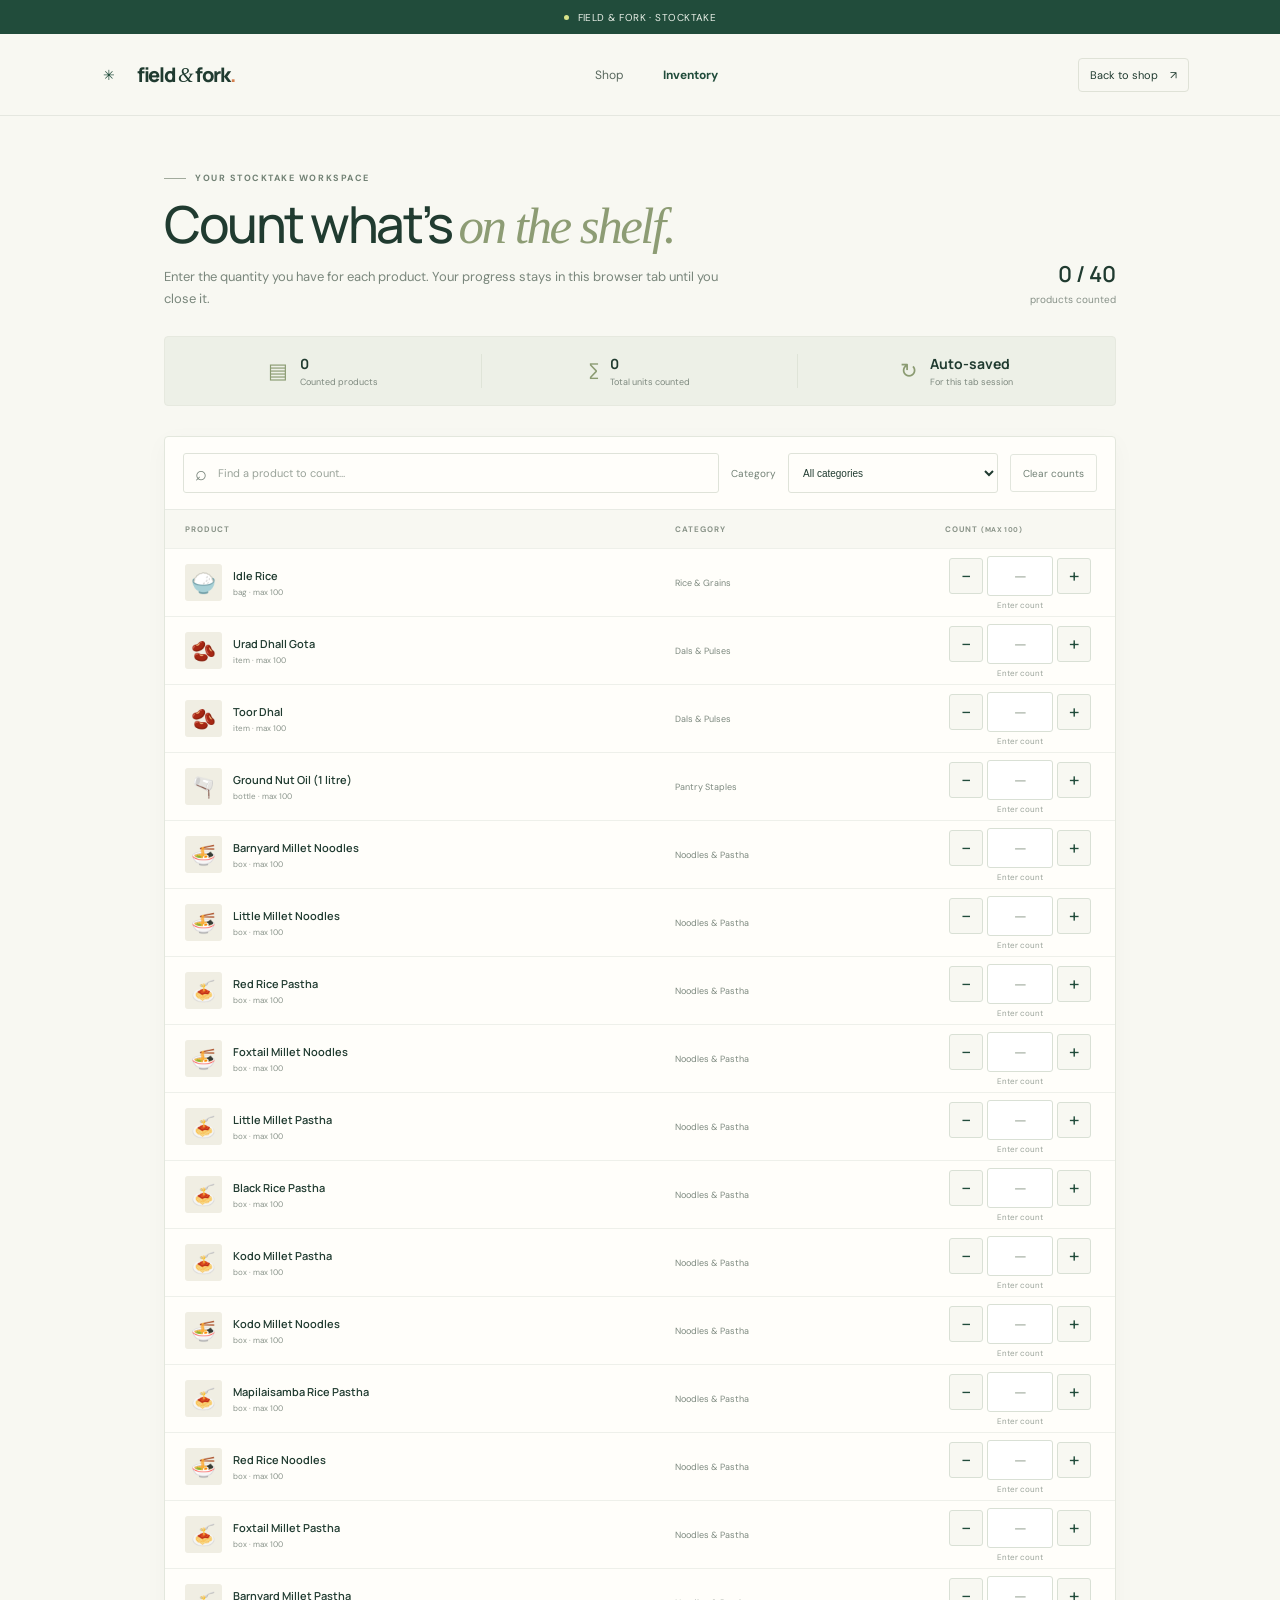
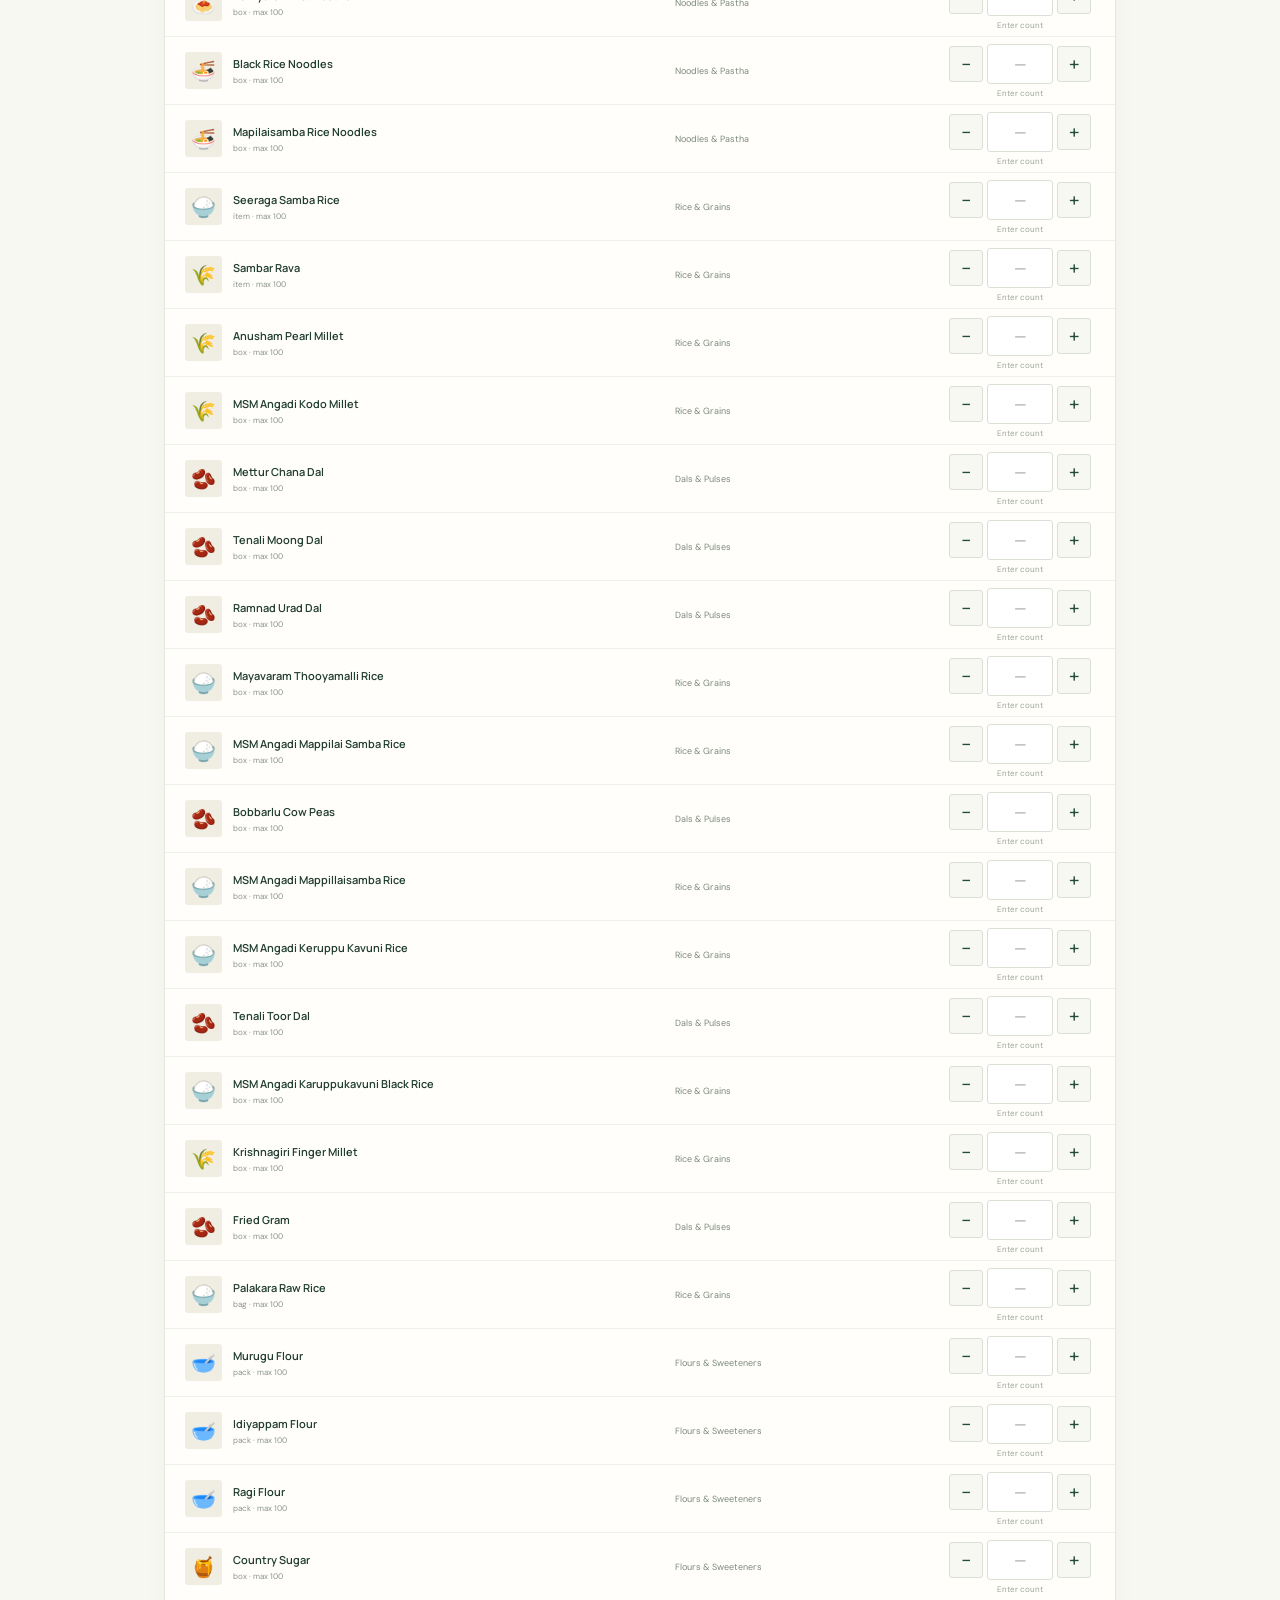
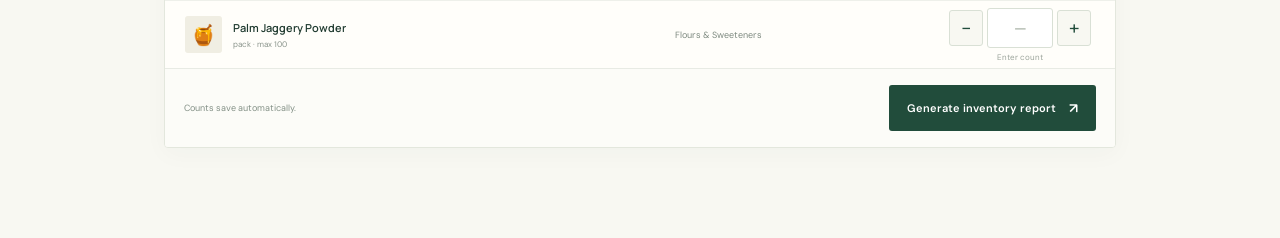
==== inventory.html @ 0aa5a78c "feat: enhance grocery storefront with inventory management and mobile optimizations - Added an inven" ====
<!doctype html>
<html lang="en">
  <head>
    <meta charset="UTF-8" />
    <meta name="viewport" content="width=device-width, initial-scale=1.0" />
    <meta name="theme-color" content="#f8f8f2" />
    <meta name="description" content="Count and prepare a shareable inventory report for Field & Fork grocery." />
    <title>Inventory count — Field &amp; Fork</title>
    <link rel="preconnect" href="https://fonts.googleapis.com" />
    <link rel="preconnect" href="https://fonts.gstatic.com" crossorigin />
    <link href="https://fonts.googleapis.com/css2?family=DM+Sans:wght@400;500;600;700&family=Manrope:wght@400;500;600;700;800&display=swap" rel="stylesheet" />
    <link rel="stylesheet" href="styles.css" />
    <link rel="stylesheet" href="mobile.css" />
    <link rel="stylesheet" href="inventory.css" />
    <link rel="stylesheet" href="count-stepper.css" />
    <script src="app.js" defer></script>
    <script src="inventory-page.js" defer></script>
  </head>
  <body class="inventory-page">
    <div class="announcement"><span class="announcement-dot"></span> FIELD &amp; FORK · STOCKTAKE</div>
    <header class="site-header">
      <a class="brand" href="index.html" aria-label="Field and Fork storefront"><span class="brand-mark" aria-hidden="true">✳</span><span class="brand-name">field <em>&amp;</em> fork<span class="brand-period">.</span></span></a>
      <nav class="main-nav" aria-label="Main navigation"><a href="index.html">Shop</a><a href="inventory.html" aria-current="page">Inventory</a></nav>
      <a class="cart-trigger inventory-shop-link" href="index.html">Back to shop <span aria-hidden="true">↗</span></a>
    </header>

    <main class="inventory-main">
      <section class="inventory-intro">
        <div class="eyebrow"><span class="eyebrow-line"></span> YOUR STOCKTAKE WORKSPACE</div>
        <div class="inventory-heading-row"><div><h1>Count what’s <em>on the shelf.</em></h1><p>Enter the quantity you have for each product. Your progress stays in this browser tab until you close it.</p></div><div class="count-progress" aria-live="polite"><strong id="count-progress-number">0 / 40</strong><span>products counted</span></div></div>
        <div class="inventory-summary"><div><span class="summary-icon">▤</span><span><strong id="counted-products">0</strong><small>Counted products</small></span></div><div><span class="summary-icon">∑</span><span><strong id="total-units">0</strong><small>Total units counted</small></span></div><div><span class="summary-icon">↻</span><span><strong>Auto-saved</strong><small>For this tab session</small></span></div></div>
      </section>

      <section class="inventory-tool" aria-label="Inventory count form">
        <div class="inventory-toolbar"><label class="inventory-search"><span aria-hidden="true">⌕</span><input id="inventory-search" type="search" placeholder="Find a product to count…" aria-label="Search inventory products" /></label><label class="inventory-category-label" for="inventory-category">Category</label><select id="inventory-category" aria-label="Filter by category"></select><button class="clear-counts" id="clear-counts" type="button">Clear counts</button></div>
        <div class="inventory-list-head"><span>PRODUCT</span><span>CATEGORY</span><span>COUNT <small>(MAX 100)</small></span></div>
        <div class="inventory-list" id="inventory-list"></div>
        <p class="inventory-empty" id="inventory-empty" hidden>No matching products. Try a different search or category.</p>
        <div class="inventory-footer"><span id="autosave-status" aria-live="polite">Counts save automatically.</span><button class="button button-dark generate-report" id="generate-report" type="button">Generate inventory report <span>↗</span></button></div>
      </section>

      <section class="inventory-report" id="report-section" hidden aria-labelledby="report-title">
        <div class="report-heading"><div><div class="eyebrow"><span class="eyebrow-line"></span> READY TO SHARE</div><h2 id="report-title">Inventory report</h2><p id="report-meta"></p></div><span class="report-saved-badge">Saved in this session</span></div>
        <pre class="report-preview" id="report-preview"></pre>
        <div class="report-actions"><button class="button button-dark" id="copy-report" type="button">Copy report <span>▣</span></button><a class="button button-whatsapp" id="share-report" href="#" target="_blank" rel="noopener noreferrer"><span class="whatsapp-icon">◉</span> Send on WhatsApp <span>↗</span></a></div>
        <p class="report-status" id="report-status" aria-live="polite"></p>
      </section>
    </main>

    <nav class="mobile-quick-nav inventory-mobile-nav" aria-label="Quick navigation"><a href="index.html"><span aria-hidden="true">⌂</span>Shop</a><a href="#inventory-list"><span aria-hidden="true">▤</span>Count</a><button id="mobile-generate-report" type="button"><span aria-hidden="true">↗</span>Report</button></nav>
    <div class="toast" id="toast" role="status" aria-live="polite"></div>
  </body>
</html>
---- styles.css ----
@import url('https://fonts.googleapis.com/css2?family=DM+Sans:wght@400;500;600;700&family=Manrope:wght@400;500;600;700;800&display=swap');

:root{--ink:#203b30;--muted:#758278;--paper:#f8f8f2;--white:#fffefa;--green:#214c3b;--green-soft:#e7eee6;--lime:#d8e38a;--line:#e4e6dc;--orange:#ec9b54;--serif:Georgia,'Times New Roman',serif;--sans:'DM Sans',sans-serif;--display:'Manrope',sans-serif}*{box-sizing:border-box}html{scroll-behavior:smooth;scroll-padding-top:90px}body{margin:0;background:var(--paper);color:var(--ink);font-family:var(--sans);font-size:14px;-webkit-font-smoothing:antialiased}body.locked{overflow:hidden}button,input{font:inherit}button,a{-webkit-tap-highlight-color:transparent}a{color:inherit;text-decoration:none}.announcement{height:34px;background:var(--green);color:#eaf0e8;display:flex;align-items:center;justify-content:center;gap:9px;font-size:10px;letter-spacing:.045em}.announcement-dot{height:5px;width:5px;background:var(--lime);border-radius:50%}.announcement-separator{opacity:.55;margin:0 6px}.site-header{height:82px;padding:0 7.1%;display:flex;align-items:center;justify-content:space-between;border-bottom:1px solid rgba(32,59,48,.09);background:var(--paper);position:sticky;top:0;z-index:10}.brand{display:inline-flex;align-items:center;gap:9px}.brand-mark{width:37px;height:40px;color:var(--green);display:grid;place-items:center}.brand-mark svg{width:37px;height:37px}.brand-name{font-family:var(--display);font-size:20px;letter-spacing:-1.3px;font-weight:800}.brand-name em{font-family:var(--serif);font-weight:400}.brand-period{color:#d4804f}.main-nav{display:flex;gap:39px;margin-left:70px}.main-nav a{font-size:12px;color:#59685e;transition:color .2s}.main-nav a:hover,.text-link:hover{color:#a76640}.cart-trigger{border:1px solid #dfe2d7;background:transparent;border-radius:4px;display:flex;align-items:center;gap:9px;padding:9px 11px;color:var(--ink);cursor:pointer;font-size:11px;transition:background .2s}.cart-trigger:hover{background:#edf0e7}.bag-icon{width:17px;height:17px;display:block}.bag-icon svg{width:100%;height:100%}.cart-count{width:18px;height:18px;display:grid;place-items:center;border-radius:50%;background:var(--green);color:white;font-size:10px}.hero{max-width:1220px;margin:0 auto;padding:69px 6.8% 44px;min-height:522px;display:grid;grid-template-columns:1fr .97fr;align-items:center;position:relative}.hero-copy{padding:1px 0 32px}.eyebrow{display:flex;align-items:center;gap:9px;color:#718174;font-size:9px;font-weight:700;letter-spacing:.17em}.eyebrow-line{width:22px;height:1px;background:#a2ab9d;display:inline-block}.hero h1{font-family:var(--display);font-size:clamp(43px,5vw,63px);line-height:1.04;letter-spacing:-4px;margin:21px 0 17px;font-weight:600}.hero h1 span{font-family:var(--serif);font-weight:400;font-style:italic;color:#8e9c73;letter-spacing:-3.3px}.hero-copy>p{max-width:386px;color:#748077;line-height:1.75;font-size:13px;margin:0 0 25px}.button{display:inline-flex;align-items:center;justify-content:center;gap:25px;border:0;border-radius:3px;padding:14px 18px;font-size:11px;font-weight:600;cursor:pointer;transition:transform .18s,background .18s}.button:hover{transform:translateY(-2px)}.button-dark{background:var(--green);color:white}.button-dark:hover{background:#173d2e}.button span{font-size:14px}.hero-cta{min-width:190px}.hero-note{display:flex;align-items:center;gap:12px;margin-top:35px;font-size:10px;line-height:1.65;color:#7a867d}.hero-note strong{color:var(--ink);font-weight:600}.avatar-stack{display:flex;padding-left:4px}.avatar-stack i{display:grid;place-items:center;width:27px;height:27px;border:2px solid var(--paper);border-radius:50%;background:#ececdf;font-style:normal;font-size:12px;margin-left:-4px}.avatar-stack i:nth-child(2){background:#f2e7d8}.avatar-stack i:nth-child(3){background:#e8ebd9}.hero-visual{height:355px;position:relative;margin-left:9px}.hero-photo{height:100%;width:100%;background:url('https://images.unsplash.com/photo-1518843875459-f738682238a6?auto=format&fit=crop&w=1200&q=85') center 53%/cover;border-radius:3px;position:relative}.hero-photo:after{content:'';position:absolute;inset:0;background:linear-gradient(130deg,rgba(23,43,30,.02),rgba(22,39,28,.12));border-radius:3px}.photo-tag{position:absolute;left:-18px;top:26px;background:#fcfcf6;display:flex;align-items:center;gap:10px;padding:11px 15px;box-shadow:0 5px 20px #263b2410;font-size:8px;line-height:1.6;letter-spacing:.12em;color:#778171}.photo-tag strong{font-size:9px;color:var(--ink)}.tag-sparkle{font-size:19px;color:#b1bf83}.hero-sticker{position:absolute;right:-30px;bottom:26px;width:116px;height:116px;border-radius:50%;background:#e8efdf;display:flex;justify-content:center;align-items:center;text-align:center;transform:rotate(-8deg);box-shadow:0 4px 14px #253c2510}.hero-sticker span{font-family:var(--serif);font-size:14px;line-height:1.1;z-index:1}.hero-sticker em{color:#81916a}.hero-sticker svg{position:absolute;width:15px;height:15px;right:17px;top:19px;color:#a8b589}.hero-bottom{position:absolute;bottom:18px;left:6.8%;display:flex;align-items:center;gap:11px;font-size:8px;letter-spacing:.14em;color:#829086}.hero-bottom-line{width:40px;height:1px;background:#d6dbce}.trust-row{max-width:1060px;margin:15px auto 0;padding:24px 4%;border-top:1px solid var(--line);border-bottom:1px solid var(--line);display:grid;grid-template-columns:repeat(3,1fr)}.trust-row>div{display:flex;align-items:center;justify-content:center;gap:11px;min-height:40px;border-right:1px solid var(--line)}.trust-row>div:last-child{border:0}.trust-icon{font-size:22px;color:#8b9b72;line-height:1}.trust-row strong,.trust-row small{display:block}.trust-row strong{font-size:11px;font-weight:600;margin-bottom:4px}.trust-row small{font-size:9px;color:#88938a}.shop-section{max-width:1150px;margin:0 auto;padding:86px 6.5% 76px}.section-heading{display:flex;align-items:flex-end;justify-content:space-between}.section-heading h2,.farm-note h2{font-family:var(--display);font-size:36px;font-weight:500;letter-spacing:-1.8px;margin:14px 0 0;line-height:1.1}.section-heading h2 em,.farm-note h2 em,.checkout-card h2 em{font-family:var(--serif);font-weight:400;color:#8d9c74}.text-link{font-size:10px;font-weight:600;transition:color .2s}.text-link span{font-size:13px;margin-left:7px}.shop-toolbar{display:flex;align-items:center;justify-content:space-between;margin:33px 0 20px;padding-bottom:13px;border-bottom:1px solid var(--line)}.category-list{display:flex;gap:5px;flex-wrap:wrap}.category-button{background:transparent;border:0;border-radius:3px;padding:8px 12px;color:#748077;font-size:10px;cursor:pointer;transition:all .2s}.category-button:hover{background:#edf0e8;color:var(--ink)}.category-button.active{background:var(--green);color:#fff}.search-box{display:flex;align-items:center;gap:8px;border-bottom:1px solid #cdd3c8;padding:6px 1px;width:195px}.search-box svg{width:15px;height:15px;color:#7c8b7f;flex:none}.search-box input{width:100%;border:0;outline:0;background:transparent;color:var(--ink);font-size:10px}.search-box input::placeholder{color:#9aa39a}.product-grid{display:grid;grid-template-columns:repeat(4,minmax(0,1fr));gap:26px 15px}.product-card{min-width:0}.product-image-wrap{height:197px;position:relative;overflow:hidden;background:#eceee4;border-radius:2px;display:grid;place-items:center}.product-illustration{font-size:68px;line-height:1;filter:drop-shadow(0 10px 11px #203b3015);transition:transform .35s}.product-card:hover .product-illustration{transform:scale(1.09) rotate(-4deg)}.product-image-wrap.grain{background:radial-gradient(ellipse at 50% 88%,#c9b889 0 17%,transparent 18%),linear-gradient(145deg,#eeead9,#ded9bf)}.product-image-wrap.dal{background:radial-gradient(ellipse at 50% 88%,#c5bf90 0 18%,transparent 19%),linear-gradient(145deg,#f1eada,#e5dbc6)}.product-image-wrap.noodles{background:radial-gradient(ellipse at 50% 88%,#d7c49c 0 18%,transparent 19%),linear-gradient(145deg,#f1ead8,#ded6be)}.product-image-wrap.flour{background:radial-gradient(ellipse at 50% 88%,#d9c9a8 0 18%,transparent 19%),linear-gradient(145deg,#eee9dc,#e4dcc8)}.product-image-wrap.pantry{background:radial-gradient(ellipse at 50% 88%,#c6ad7c 0 18%,transparent 19%),linear-gradient(145deg,#eae5d5,#d9d4c1)}.product-badge{position:absolute;top:10px;left:10px;background:#f8f8f1ed;padding:6px 8px;border-radius:2px;color:#5d705e;font-size:8px;font-weight:600;letter-spacing:.02em}.add-button{position:absolute;right:9px;bottom:9px;width:33px;height:33px;border:0;border-radius:50%;background:var(--white);color:var(--green);font-size:19px;line-height:1;cursor:pointer;box-shadow:0 3px 12px #203b3015;transition:transform .2s,background .2s}.add-button:hover{transform:rotate(90deg);background:var(--lime)}.add-button:disabled{background:var(--green);color:white;cursor:default;transform:none}.product-details{padding:12px 1px 0}.product-topline{display:flex;align-items:start;justify-content:space-between;gap:7px}.product-name{font-family:var(--display);font-weight:600;font-size:12px;line-height:1.4}.product-price{font-size:10px;font-weight:600;white-space:nowrap;color:#718174}.product-meta{display:flex;justify-content:space-between;align-items:center;gap:5px;margin-top:6px;color:#8b948b;font-size:9px}.product-origin{display:flex;align-items:center;gap:4px}.product-origin:before{content:'✳';font-size:9px;color:#a7b27c}.no-results{text-align:center;padding:56px 10px;color:#7b877c;font-family:var(--serif);font-size:18px}.farm-note{max-width:1040px;margin:0 auto 80px;background:#edf0e7;min-height:320px;display:grid;grid-template-columns:1fr .9fr;position:relative;overflow:hidden}.farm-note>div:first-of-type:not(.farm-note-photo){padding:47px 10% 40px 13%}.farm-note h2{font-size:35px;margin-top:16px}.farm-note p{font-size:11px;line-height:1.85;color:#748077;max-width:310px;margin:16px 0 19px}.farm-note-photo{min-height:320px;background:url('https://images.unsplash.com/photo-1604503468506-a8da13d82791?auto=format&fit=crop&w=950&q=80') center/cover}.farm-flower{position:absolute;left:4%;top:43px;font-size:24px;color:#9da977}footer{min-height:90px;border-top:1px solid var(--line);padding:22px 7.1%;display:flex;align-items:center;justify-content:space-between;color:#869087;font-size:9px}footer .brand-mark{font-size:24px;width:30px}.footer-brand .brand-name{font-size:17px;color:var(--ink)}.footer-location span{color:#a4b381;margin-left:6px}
.drawer-scrim{position:fixed;inset:0;background:#14291f72;z-index:20;opacity:0;visibility:hidden;transition:opacity .25s,visibility .25s}.drawer-scrim.open{opacity:1;visibility:visible}.cart-drawer{position:fixed;right:0;top:0;height:100dvh;width:min(440px,100%);background:var(--paper);z-index:21;transform:translateX(105%);transition:transform .32s cubic-bezier(.2,.7,.2,1);display:flex;flex-direction:column;padding:29px 30px 22px;box-shadow:-12px 0 50px #12251a12}.cart-drawer.open{transform:translateX(0)}.drawer-header{display:flex;justify-content:space-between;align-items:center;padding-bottom:20px;border-bottom:1px solid var(--line)}.drawer-header h2{font-family:var(--display);font-size:24px;font-weight:500;letter-spacing:-.7px;margin:7px 0 0}.drawer-header h2 span{font-family:var(--sans);font-size:11px;color:#879188;letter-spacing:0}.icon-button{width:34px;height:34px;border:1px solid var(--line);border-radius:50%;background:transparent;color:var(--ink);font-size:23px;line-height:1;display:grid;place-items:center;cursor:pointer}.icon-button:hover{background:#edf0e8}.cart-items{overflow-y:auto;flex:1}.cart-item{display:grid;grid-template-columns:60px 1fr auto;gap:12px;padding:15px 0;border-bottom:1px solid var(--line);align-items:center}.cart-illustration{width:60px;height:62px;border-radius:2px;display:grid;place-items:center;font-size:30px;background:linear-gradient(145deg,#eeead9,#ded9bf)}.cart-illustration.dal{background:linear-gradient(145deg,#f1eada,#e5dbc6)}.cart-illustration.noodles{background:linear-gradient(145deg,#f1ead8,#ded6be)}.cart-illustration.flour{background:linear-gradient(145deg,#eee9dc,#e4dcc8)}.cart-illustration.pantry{background:linear-gradient(145deg,#eae5d5,#d9d4c1)}.cart-item-name{font-family:var(--display);font-size:11px;font-weight:600;margin-bottom:5px}.cart-item-unit{font-size:9px;color:#899289}.cart-item-price{font-size:9px;color:#7c887f;text-align:right;align-self:start;padding-top:2px;white-space:nowrap}.quantity-control{display:flex;align-items:center;gap:11px;margin-top:8px}.quantity-control button{border:1px solid #d9ded3;background:transparent;width:21px;height:21px;border-radius:50%;padding:0;cursor:pointer;color:var(--ink);font-size:14px;line-height:17px}.quantity-control button:disabled{opacity:.45;cursor:default}.quantity-control span{font-size:10px;min-width:8px;text-align:center}.remove-item{border:0;background:none;color:#9aa399;font-size:9px;text-decoration:underline;padding:4px 0 0;cursor:pointer}.drawer-bottom{padding-top:13px}.delivery-note{font-size:9px;color:#728071;background:#edf0e7;padding:10px;margin-bottom:13px;line-height:1.5}.subtotal-line,.delivery-line,.total-line{display:flex;justify-content:space-between;align-items:center;font-size:11px;padding:6px 0;color:#718075}.subtotal-line strong,.total-line strong{color:var(--ink)}.delivery-line{font-size:10px}.total-line{border-top:1px solid var(--line);margin-top:5px;padding-top:13px;font-size:12px;font-weight:600}.total-line strong{font-size:13px}.checkout-button{width:100%;margin-top:12px}.secure-note{text-align:center;font-size:9px;color:#98a096;margin:11px 0 0}.empty-cart{display:none;flex:1;flex-direction:column;justify-content:center;align-items:center;text-align:center;padding:24px}.empty-cart.show{display:flex}.empty-cart>span{font-size:38px}.empty-cart h3{font-family:var(--serif);font-weight:400;font-size:22px;margin:16px 0 5px}.empty-cart p{font-size:11px;color:#849087;margin:0 0 19px}.drawer-bottom.hidden,.cart-items.hidden{display:none}
.modal-backdrop{position:fixed;inset:0;background:#14291f80;z-index:30;display:flex;align-items:center;justify-content:center;padding:20px;opacity:0;visibility:hidden;transition:opacity .2s,visibility .2s;overflow:auto}.modal-backdrop.open{opacity:1;visibility:visible}.modal-card{position:relative;background:var(--paper);width:min(490px,100%);max-height:calc(100dvh - 40px);overflow-y:auto;padding:43px 45px 31px;box-shadow:0 20px 70px #162b1c28;transform:translateY(12px);transition:transform .25s}.modal-backdrop.open .modal-card{transform:translateY(0)}.modal-close{position:absolute;top:17px;right:17px}.checkout-card h2{font-family:var(--display);font-size:30px;line-height:1.14;letter-spacing:-1.3px;font-weight:500;margin:15px 0 8px}.modal-intro{font-size:11px;color:#7f8a80;margin:0 0 23px}.checkout-card form label{display:block;font-size:10px;font-weight:600;color:#5f7063;margin-top:15px}.checkout-card form input{display:block;width:100%;height:42px;padding:0 11px;border:1px solid #dfe3d9;background:#fffefa;margin-top:7px;outline:none;border-radius:2px;font-size:11px;color:var(--ink)}.checkout-card form input:focus{border-color:#879874;box-shadow:0 0 0 2px #87987424}.checkout-card form input::placeholder{color:#a0a9a0}.optional{color:#97a096;font-weight:400}.full-button{width:100%;margin-top:21px}.checkout-disclaimer{font-size:9px;color:#929b90;line-height:1.6;text-align:center;margin:15px 0 0}.receipt-card{width:min(530px,100%);padding:39px 43px 27px}.receipt-top{text-align:center;border-bottom:1px dashed #cfd5c9;padding-bottom:19px}.receipt-mark{font-size:24px;color:#a1ae7b;display:block;margin-bottom:5px}.receipt-top .eyebrow{justify-content:center;font-size:8px}.receipt-top h2{font-family:var(--display);font-size:27px;font-weight:500;letter-spacing:-1px;margin:11px 0 5px}.receipt-top>p{font-size:10px;color:#829084;margin:0}.receipt-body{padding:17px 1px 13px}.receipt-meta{display:flex;justify-content:space-between;gap:10px;font-size:8px;letter-spacing:.07em;color:#859087;margin-bottom:12px}.receipt-meta strong{display:block;color:var(--ink);font-size:10px;letter-spacing:0;margin-top:4px;font-weight:600}.receipt-item{display:flex;justify-content:space-between;gap:15px;padding:7px 0;font-size:10px;color:#57695b}.receipt-item small{color:#899389}.receipt-divider{border-top:1px dashed #cfd5c9;margin:11px 0}.receipt-cost{display:flex;justify-content:space-between;padding:5px 0;font-size:10px;color:#728075}.receipt-cost.final{font-weight:700;color:var(--ink);font-size:12px;padding-top:9px}.receipt-actions{display:grid;grid-template-columns:1fr 1.2fr;gap:9px}.receipt-actions .button{gap:9px;padding:12px 8px;font-size:10px}.button-whatsapp{background:#e6efe2;color:#24513a}.button-whatsapp:hover{background:#d9e8d4}.whatsapp-icon{font-size:15px}.receipt-status{min-height:13px;text-align:center;font-size:9px;color:#587a56;margin:8px 0 1px}.start-over{display:block;margin:11px auto 0;padding:4px;background:none;border:0;color:#79877c;font-size:9px;cursor:pointer}.start-over span{margin-left:5px}.toast{position:fixed;bottom:22px;left:50%;transform:translate(-50%,20px);padding:11px 16px;background:var(--green);color:white;border-radius:3px;font-size:10px;z-index:50;opacity:0;visibility:hidden;transition:all .2s;box-shadow:0 6px 20px #1c342429}.toast.show{opacity:1;visibility:visible;transform:translate(-50%,0)}
@media(min-width:1450px){.hero{padding-top:80px;padding-bottom:55px}.hero-visual{height:385px}.product-image-wrap{height:220px}}@media(max-width:850px){.site-header{padding:0 5%}.hero{padding-left:6%;padding-right:7%;grid-template-columns:1fr .92fr;gap:20px;min-height:460px}.hero h1{font-size:49px}.hero-visual{height:310px;margin-left:0}.hero-sticker{width:95px;height:95px;right:-16px}.hero-sticker span{font-size:12px}.shop-section{padding-left:5%;padding-right:5%}.product-grid{grid-template-columns:repeat(3,minmax(0,1fr))}.product-image-wrap{height:190px}.farm-note{margin-left:5%;margin-right:5%}.farm-note>div:first-of-type:not(.farm-note-photo){padding-left:12%}.trust-row{margin-left:4%;margin-right:4%}}@media(max-width:600px){.announcement{height:30px;font-size:8px;gap:5px;letter-spacing:0}.announcement-separator{margin:0 2px}.site-header{height:67px;padding:0 5%}.brand-mark,.brand-mark svg{width:31px;height:32px}.brand-name{font-size:18px}.main-nav{display:none}.cart-trigger{padding:7px 8px;gap:6px}.cart-label{font-size:10px}.hero{padding:44px 7% 60px;grid-template-columns:1fr;gap:26px}.hero-copy{padding:0}.hero h1{font-size:51px;letter-spacing:-3.2px;margin:17px 0 13px}.hero-copy>p{font-size:12px;max-width:350px}.hero-note{margin-top:22px}.hero-visual{height:260px;margin:0 11px 0 2px}.hero-sticker{width:89px;height:89px;right:-20px;bottom:15px}.photo-tag{left:-10px;top:15px}.hero-bottom{left:7%;bottom:22px}.trust-row{margin:0 5%;padding:17px 0;grid-template-columns:1fr;gap:14px}.trust-row>div{justify-content:flex-start;border:0!important;padding-left:17%;min-height:30px}.shop-section{padding:62px 5% 54px}.section-heading{align-items:flex-start;gap:15px}.section-heading h2{font-size:30px}.section-heading>.text-link{margin-top:27px;white-space:nowrap;font-size:9px}.shop-toolbar{margin:24px 0 16px;align-items:flex-start;flex-direction:column-reverse;gap:14px}.search-box{width:100%;max-width:none}.category-list{width:100%;gap:3px}.category-button{padding:7px 9px;font-size:9px}.product-grid{grid-template-columns:repeat(2,minmax(0,1fr));gap:22px 11px}.product-image-wrap{height:clamp(145px,44vw,220px)}.product-illustration{font-size:58px}.product-name{font-size:11px}.product-price{font-size:9px}.product-meta{font-size:8px;flex-wrap:wrap}.add-button{width:30px;height:30px}.farm-note{margin:0 5% 55px;grid-template-columns:1fr}.farm-note>div:first-of-type:not(.farm-note-photo){padding:39px 10% 30px 15%}.farm-note h2{font-size:31px}.farm-note-photo{min-height:205px}.farm-flower{left:5%;top:35px;font-size:18px}footer{padding:18px 5%;flex-wrap:wrap;gap:9px}footer>span:nth-child(2){display:none}.footer-location{font-size:8px}.cart-drawer{padding:22px 20px 18px}.modal-backdrop{padding:10px}.modal-card{padding:39px 25px 24px;max-height:calc(100dvh - 20px)}.receipt-card{padding:35px 22px 21px}.receipt-actions{grid-template-columns:1fr 1.16fr}.receipt-actions .button{font-size:9px;gap:6px}.receipt-top h2{font-size:24px}}@media(prefers-reduced-motion:reduce){*,*::before,*::after{scroll-behavior:auto!important;transition:none!important}}
---- mobile.css ----
/* Browsing and touch-target refinements layered over the base storefront styles. */
.product-count{font-size:10px;color:#829084;margin:0 0 14px;padding-left:1px}
.product-details{display:flex;flex-direction:column;align-items:stretch}
.product-meta{min-height:18px}
.product-details .add-button{position:static;width:100%;height:42px;border:1px solid #d5ddd1;border-radius:3px;background:#eef2e9;color:var(--green);font-family:var(--sans);font-size:10px;font-weight:700;line-height:1;box-shadow:none;margin-top:12px;cursor:pointer;transition:background .18s,color .18s,border-color .18s}
.product-details .add-button:hover{transform:none;background:var(--green);border-color:var(--green);color:white}
.product-details .add-button:disabled{background:#e8eee4;color:#60755f;border-color:#e8eee4;cursor:default}
.mobile-quick-nav{display:none}
@media(max-width:700px){
  html{scroll-padding-top:76px}
  body{padding-bottom:calc(65px + env(safe-area-inset-bottom))}
  .site-header{height:64px}
  .announcement{font-size:8px}
  .shop-section{padding-top:48px}
  .section-heading{align-items:flex-end}
  .section-heading h2{max-width:290px}
  .section-heading>.text-link{padding-bottom:4px}
  .shop-toolbar{gap:12px;margin:20px 0 13px;padding-bottom:11px}
  .search-box{height:44px;padding:0 11px;background:#fffefa;border:1px solid #dfe3d9;border-radius:3px}
  .search-box input{font-size:14px;min-width:0}
  .category-list{display:flex;flex-wrap:nowrap;overflow-x:auto;overscroll-behavior-x:contain;scrollbar-width:none;padding:1px 0 4px}
  .category-list::-webkit-scrollbar{display:none}
  .category-button{min-height:40px;flex:0 0 auto;padding:0 13px;white-space:nowrap;font-size:10px;border:1px solid #e1e5dc}
  .category-button.active{border-color:var(--green)}
  .product-count{margin-bottom:11px}
  .product-grid{grid-template-columns:repeat(2,minmax(0,1fr));gap:22px 12px}
  .product-image-wrap{height:auto;aspect-ratio:1.04}
  .product-illustration{font-size:clamp(43px,14vw,64px)}
  .product-badge{top:7px;left:7px;padding:6px 7px;font-size:7px;max-width:calc(100% - 14px);white-space:nowrap;overflow:hidden;text-overflow:ellipsis}
  .product-details{padding-top:10px}
  .product-topline{min-height:36px;gap:4px}
  .product-name{font-size:11px;line-height:1.4}
  .product-price{font-size:9px;white-space:nowrap}
  .product-meta{display:block;font-size:8px;line-height:1.45;min-height:26px;margin-top:4px}
  .product-meta>span:last-child{display:none}
  .product-details .add-button{height:44px;margin-top:8px;font-size:10px}
  .mobile-quick-nav{position:fixed;z-index:15;inset:auto 0 0;display:grid;grid-template-columns:repeat(4,1fr);height:calc(60px + env(safe-area-inset-bottom));padding:4px 10px env(safe-area-inset-bottom);background:#fffefa;border-top:1px solid #e2e6dd;box-shadow:0 -5px 20px #203b300b}
  .mobile-quick-nav a,.mobile-quick-nav button{position:relative;display:flex;flex-direction:column;align-items:center;justify-content:center;gap:1px;min-height:48px;border:0;background:transparent;color:#607166;font-family:var(--sans);font-size:9px;font-weight:600;cursor:pointer}
  .mobile-quick-nav a span,.mobile-quick-nav button span{font-size:20px;line-height:1.15}
  .mobile-quick-nav b{position:absolute;top:3px;left:calc(50% + 8px);min-width:16px;height:16px;padding:0 4px;border-radius:9px;background:var(--green);color:white;display:grid;place-items:center;font-size:9px}
  .cart-drawer{height:100dvh;padding-bottom:calc(18px + env(safe-area-inset-bottom))}
  .cart-item{grid-template-columns:54px minmax(0,1fr) auto;gap:9px}
  .cart-illustration{width:54px;height:56px}
  .quantity-control button{width:36px;height:36px;line-height:32px;font-size:18px}
  .quantity-control{gap:12px}
}
@media(max-width:380px){
  .brand-name{font-size:16px}
  .brand-mark,.brand-mark svg{width:27px;height:29px}
  .cart-trigger{gap:4px;padding:6px}
  .cart-label{font-size:9px}
  .shop-section{padding-left:4%;padding-right:4%}
  .section-heading h2{font-size:27px;max-width:230px}
  .section-heading>.text-link{font-size:8px}
  .product-grid{gap:18px 9px}
  .product-details .add-button{font-size:9px}
}
---- inventory.css ----
.inventory-page{min-height:100vh}.inventory-page .main-nav{margin-left:0}.inventory-page .main-nav a[aria-current="page"]{color:var(--green);font-weight:700}.inventory-shop-link{display:inline-flex;align-items:center;gap:12px}.inventory-main{max-width:1080px;margin:0 auto;padding:56px 5% 90px}.inventory-intro{margin-bottom:30px}.inventory-heading-row{display:flex;align-items:flex-end;justify-content:space-between;gap:25px;margin-top:12px}.inventory-heading-row h1{font-family:var(--display);font-size:clamp(34px,5vw,51px);font-weight:500;line-height:1.08;letter-spacing:-2.5px;margin:0}.inventory-heading-row h1 em{font-family:var(--serif);font-weight:400;color:#8d9c74}.inventory-heading-row p{max-width:560px;color:#79867b;font-size:13px;line-height:1.7;margin:12px 0 0}.count-progress{display:flex;flex-direction:column;align-items:flex-end;white-space:nowrap;padding-bottom:4px}.count-progress strong{font-family:var(--display);font-size:22px;font-weight:600}.count-progress span{font-size:10px;color:#879188;margin-top:4px}.inventory-summary{display:grid;grid-template-columns:repeat(3,1fr);background:#edf0e7;border:1px solid #e6e9df;border-radius:4px;margin-top:26px;padding:17px 0}.inventory-summary>div{display:flex;align-items:center;justify-content:center;gap:12px;border-right:1px solid #dfe4d8}.inventory-summary>div:last-child{border:0}.summary-icon{font-size:21px;color:#8b9b72}.inventory-summary strong,.inventory-summary small{display:block}.inventory-summary strong{font-family:var(--display);font-size:14px;font-weight:700}.inventory-summary small{font-size:9px;color:#7e897f;margin-top:3px}.inventory-tool{background:#fffefa;border:1px solid #e3e7dd;border-radius:4px;box-shadow:0 6px 24px #203b3008;overflow:hidden}.inventory-toolbar{display:grid;grid-template-columns:minmax(220px,1fr) auto minmax(160px,210px) auto;gap:12px;align-items:center;padding:16px 18px;border-bottom:1px solid #e8ebe4}.inventory-search{height:40px;border:1px solid #dfe3d9;border-radius:3px;display:flex;align-items:center;gap:9px;padding:0 11px;color:#758278}.inventory-search>span{font-size:20px;line-height:1}.inventory-search input{border:0;outline:0;background:transparent;width:100%;min-width:0;font-size:11px;color:var(--ink)}.inventory-search input::placeholder{color:#9aa39a}.inventory-category-label{font-size:10px;color:#728075}.inventory-toolbar select{height:40px;width:100%;border:1px solid #dfe3d9;border-radius:3px;background:#fffefa;color:var(--ink);font-size:10px;padding:0 10px}.clear-counts{height:38px;border:1px solid #e2e6dd;border-radius:3px;background:transparent;padding:0 12px;color:#718075;font-size:10px;cursor:pointer}.clear-counts:hover{background:#f4f4ed;color:#9a5548}.inventory-list-head,.inventory-row{display:grid;grid-template-columns:minmax(0,1.5fr) minmax(150px,.8fr) 150px;align-items:center;gap:18px;padding-left:20px;padding-right:20px}.inventory-list-head{height:38px;background:#f8f8f2;color:#8a9489;font-size:8px;font-weight:700;letter-spacing:.13em}.inventory-list-head small{font-size:7px;letter-spacing:.06em}.inventory-row{min-height:68px;border-top:1px solid #eef0ea;transition:background .15s}.inventory-row.is-counted{background:#f7faf4}.inventory-product{display:flex;align-items:center;gap:11px;min-width:0}.inventory-product-icon{width:37px;height:37px;flex:none;display:grid;place-items:center;border-radius:3px;background:#f0eee3;font-size:20px}.inventory-product strong,.inventory-product small{display:block}.inventory-product strong{font-family:var(--display);font-size:11px;font-weight:600;line-height:1.4}.inventory-product small{font-size:8px;color:#8b958c;margin-top:4px}.inventory-category{font-size:9px;color:#7d897f}.inventory-count-input{display:flex;align-items:center;gap:8px}.inventory-count-input input{width:78px;height:40px;border:1px solid #d9e0d5;border-radius:3px;background:white;text-align:center;color:var(--ink);font-size:14px;font-weight:600;outline:none}.inventory-count-input input:focus{border-color:#879874;box-shadow:0 0 0 2px #87987424}.inventory-count-input input::placeholder{color:#b4bcb1}.inventory-count-input>span{font-size:8px;color:#9aa39a;white-space:nowrap}.inventory-row.is-counted .inventory-count-input>span{color:#63815f}.inventory-empty{text-align:center;padding:35px 15px;color:#849087;font-size:12px}.inventory-footer{display:flex;justify-content:space-between;align-items:center;gap:15px;padding:16px 19px;border-top:1px solid #e8ebe4;background:#fcfcf8}.inventory-footer>span{font-size:9px;color:#839086}.generate-report{min-height:42px;gap:13px}.inventory-report{scroll-margin-top:94px;margin-top:26px;padding:25px 27px;background:#fffefa;border:1px solid #e3e7dd;border-radius:4px;box-shadow:0 6px 24px #203b3008}.report-heading{display:flex;justify-content:space-between;align-items:center;gap:15px}.report-heading h2{font-family:var(--display);font-size:23px;font-weight:500;letter-spacing:-.7px;margin:9px 0 3px}.report-heading p{font-size:9px;color:#829084;margin:0}.report-saved-badge{background:#edf2e8;border-radius:20px;padding:7px 10px;color:#5f765c;font-size:8px;white-space:nowrap}.report-preview{max-height:430px;overflow:auto;white-space:pre-wrap;overflow-wrap:anywhere;margin:18px 0 14px;padding:16px;background:#f8f8f2;border:1px solid #e9ece4;border-radius:3px;color:#405849;font-family:var(--sans);font-size:10px;line-height:1.8}.report-actions{display:flex;gap:10px}.report-actions .button{min-height:42px;gap:12px}.button-whatsapp{display:inline-flex;align-items:center;justify-content:center;border-radius:3px;padding:12px 18px;font-size:11px;font-weight:600;transition:background .18s}.report-status{min-height:12px;margin:9px 0 0;text-align:center;color:#63815f;font-size:9px}.report-stale .report-saved-badge{background:#f8eddf;color:#986a3d}.report-stale .report-status{color:#9a6d3d}.visually-hidden{position:absolute;width:1px;height:1px;padding:0;margin:-1px;overflow:hidden;clip:rect(0,0,0,0);white-space:nowrap;border:0}
.inventory-mobile-nav{display:none}
@media(max-width:700px){
  .inventory-main{padding:34px 4% 32px}
  .inventory-intro{margin-bottom:18px}
  .inventory-heading-row{align-items:flex-start;gap:10px;margin-top:13px}
  .inventory-heading-row h1{font-size:35px;letter-spacing:-1.6px}
  .inventory-heading-row p{font-size:11px;line-height:1.55;margin-top:8px}
  .count-progress{padding:6px 0 0;align-items:flex-end}
  .count-progress strong{font-size:16px}
  .count-progress span{max-width:68px;white-space:normal;text-align:right;font-size:8px;line-height:1.35}
  .inventory-summary{margin-top:17px;padding:13px 0}
  .inventory-summary>div{gap:7px;flex-direction:column;text-align:center}
  .summary-icon{font-size:17px}
  .inventory-summary strong{font-size:12px}
  .inventory-summary small{font-size:8px}
  .inventory-toolbar{grid-template-columns:minmax(0,1fr) auto;gap:9px;padding:12px}
  .inventory-search{grid-column:1/-1;height:44px}
  .inventory-search input{font-size:14px}
  .inventory-category-label{display:none}
  .inventory-toolbar select{height:40px;grid-column:1;grid-row:2;font-size:10px}
  .clear-counts{grid-column:2;grid-row:2;height:40px;font-size:9px;padding:0 9px}
  .inventory-list-head{display:none}
  .inventory-row{grid-template-columns:minmax(0,1fr) auto;gap:8px 10px;padding:12px;min-height:70px}
  .inventory-product{grid-column:1;grid-row:1}
  .inventory-product-icon{width:39px;height:39px}
  .inventory-product strong{font-size:10px}
  .inventory-product small{font-size:8px}
  .inventory-category{grid-column:1;grid-row:2;margin-left:50px;margin-top:-8px;font-size:8px}
  .inventory-count-input{grid-column:2;grid-row:1/3;flex-direction:column;gap:4px;align-items:center}
  .inventory-count-input input{width:70px;height:44px;font-size:16px}
  .inventory-count-input>span{font-size:7px}
  .inventory-footer{align-items:stretch;flex-direction:column;padding:12px;gap:10px}
  .inventory-footer>span{text-align:center}
  .generate-report{width:100%;min-height:46px}
  .inventory-report{scroll-margin-top:75px;margin-top:17px;padding:18px 13px}
  .report-heading{align-items:flex-start}
  .report-heading h2{font-size:20px}
  .report-saved-badge{font-size:7px;padding:6px 8px}
  .report-actions{display:grid;grid-template-columns:1fr 1.15fr;gap:7px}
  .report-actions .button,.report-actions .button-whatsapp{padding:11px 6px;min-height:44px;font-size:9px;gap:5px}
  .inventory-mobile-nav{display:grid;grid-template-columns:repeat(3,1fr)}
  .inventory-page{padding-bottom:calc(65px + env(safe-area-inset-bottom))}
  .inventory-shop-link{font-size:9px;padding:8px}
}
@media(max-width:380px){.inventory-heading-row h1{font-size:30px}.count-progress strong{font-size:14px}.report-actions .button,.report-actions .button-whatsapp{font-size:8px}}
---- count-stepper.css ----
.inventory-count-control{display:flex;flex-direction:column;align-items:center;gap:4px}.inventory-stepper{display:flex;align-items:center;gap:4px}.inventory-stepper input{width:66px;height:40px;border:1px solid #d9e0d5;border-radius:3px;background:white;text-align:center;color:var(--ink);font-size:14px;font-weight:600;outline:none;-moz-appearance:textfield}.inventory-stepper input::-webkit-inner-spin-button,.inventory-stepper input::-webkit-outer-spin-button{-webkit-appearance:none;margin:0}.inventory-stepper input:focus{border-color:#879874;box-shadow:0 0 0 2px #87987424}.inventory-stepper input::placeholder{color:#b4bcb1}.inventory-stepper button{width:34px;height:36px;border:1px solid #d9e0d5;border-radius:3px;background:#f8f8f2;color:var(--green);font-size:19px;line-height:1;cursor:pointer;touch-action:manipulation}.inventory-stepper button:hover{background:#e8eee3}.inventory-count-state{font-size:8px;color:#9aa39a;white-space:nowrap}.inventory-row.is-counted .inventory-count-state{color:#63815f}@media(max-width:700px){.inventory-count-control{grid-column:2;grid-row:1/3;align-self:center}.inventory-stepper{gap:3px}.inventory-stepper input{width:48px;height:44px;font-size:16px}.inventory-stepper button{width:36px;height:44px;font-size:21px}.inventory-count-state{font-size:7px}}
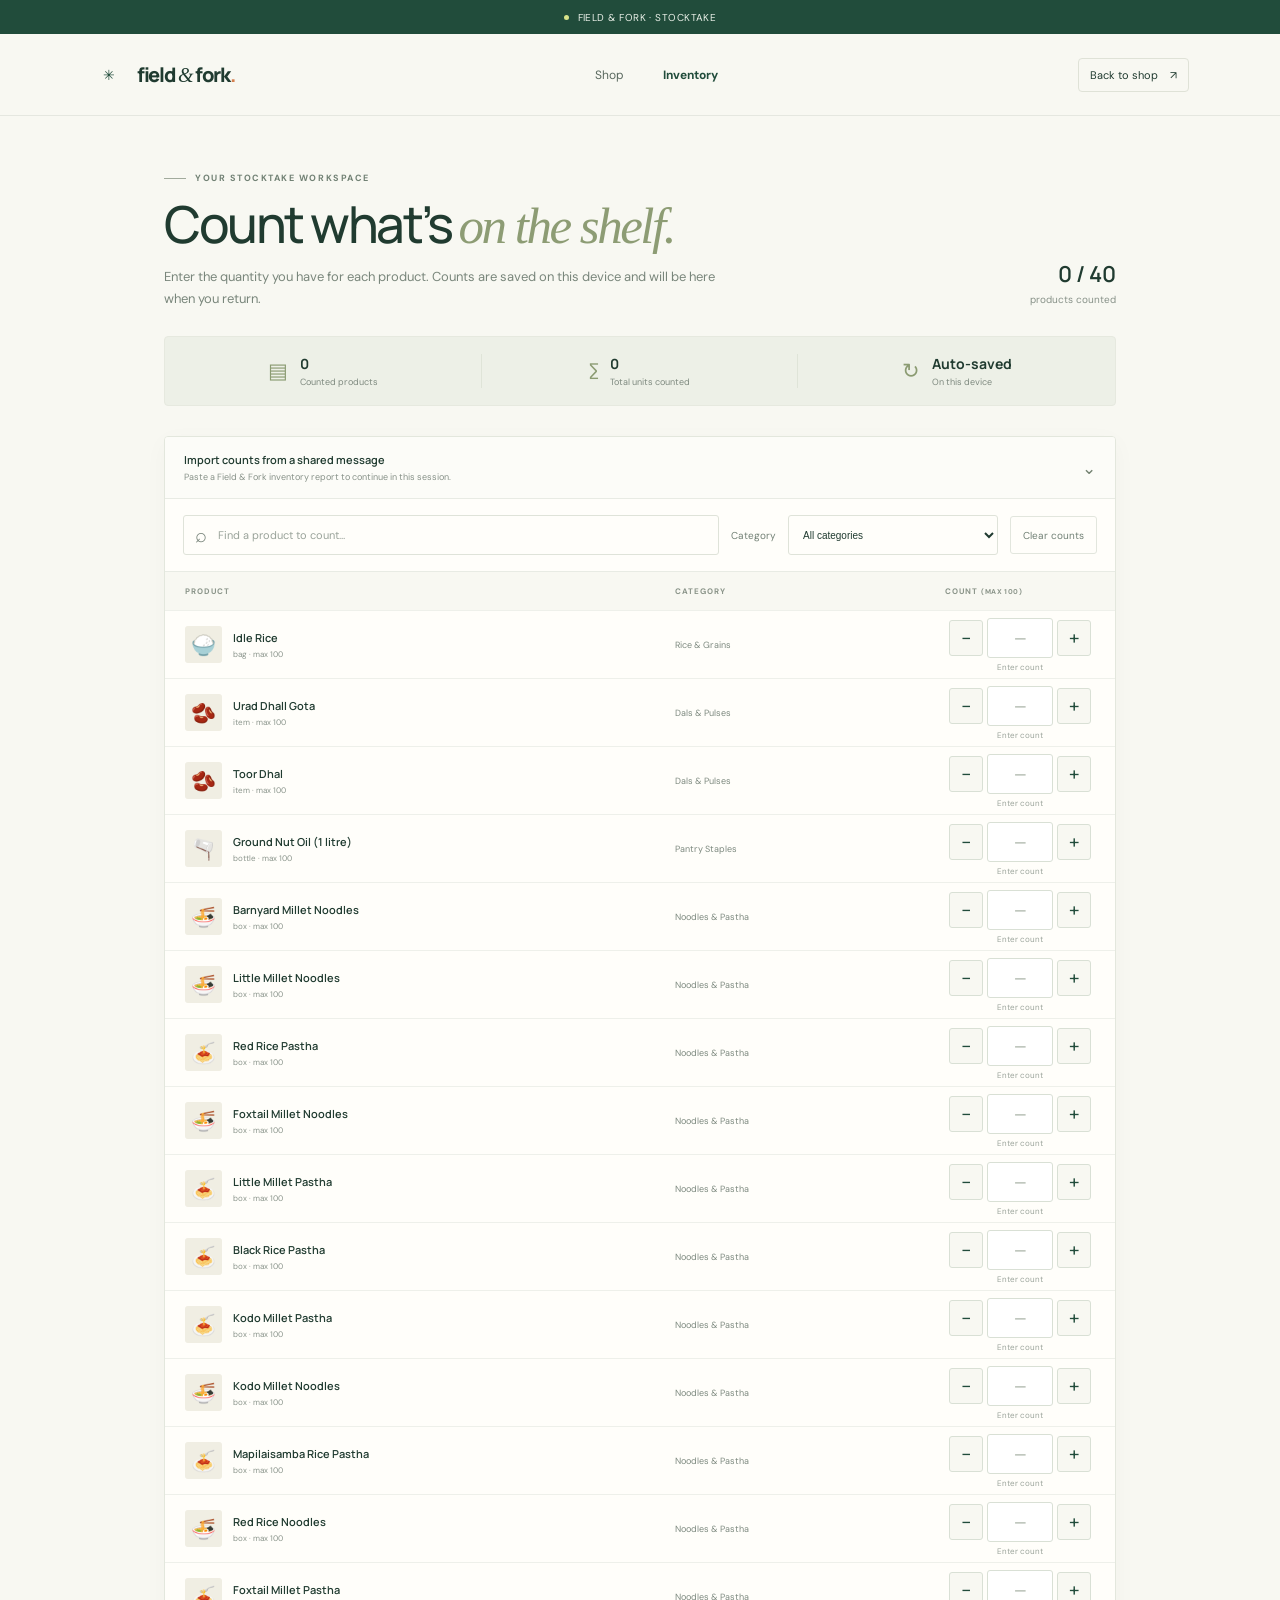
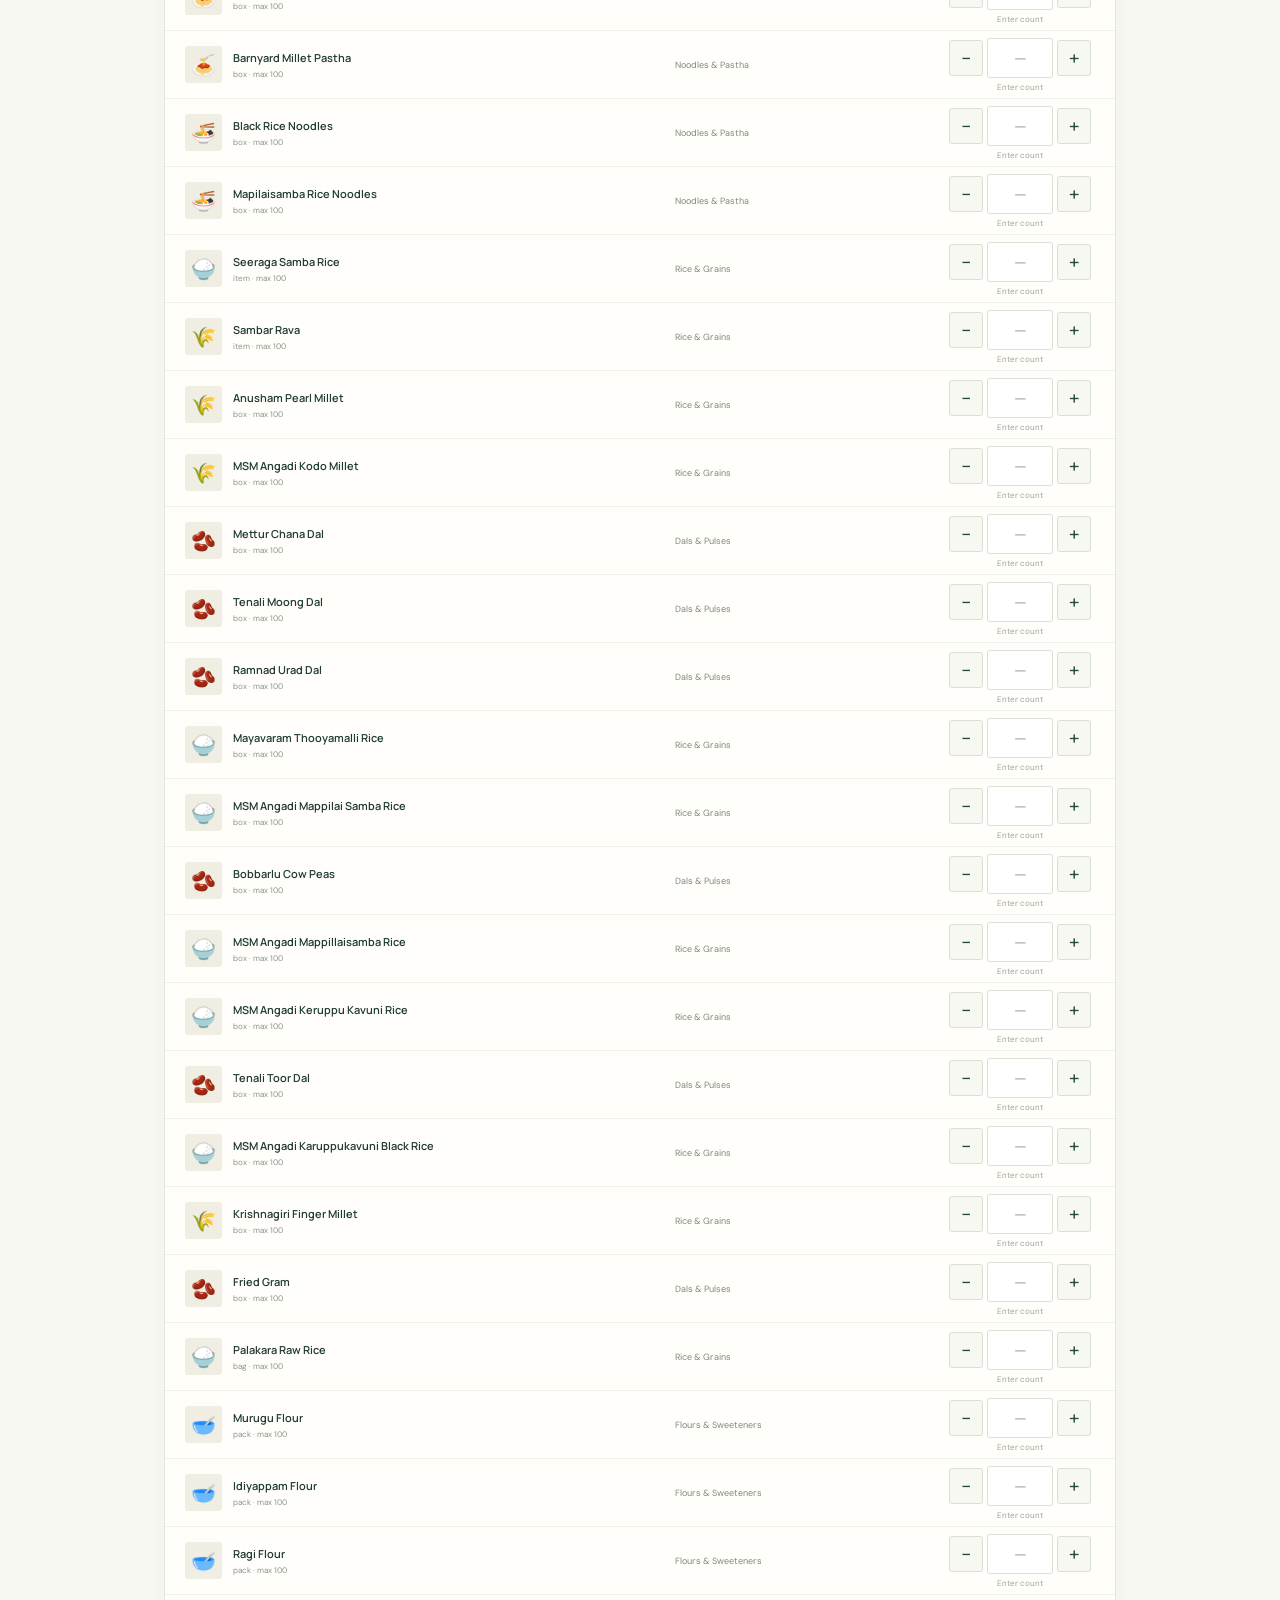
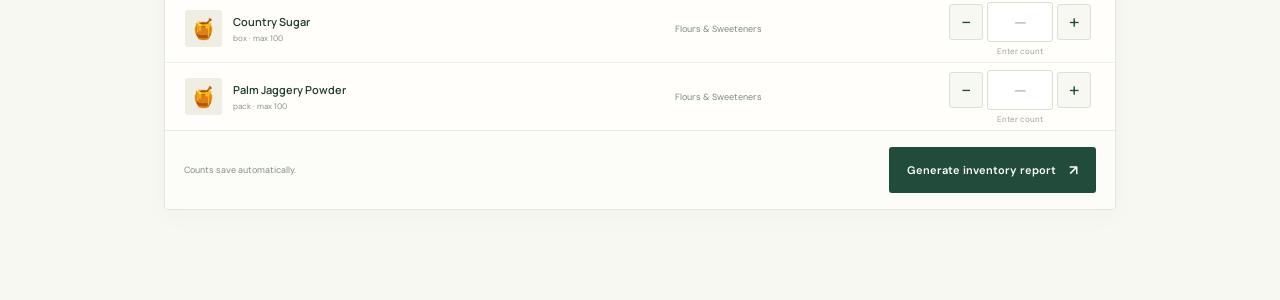
==== commit 2204e294: "feat: implement import/export functionality for inventory counts and reports" ====
--- a/inventory.html
+++ b/inventory.html
@@ -13,6 +13,7 @@
     <link rel="stylesheet" href="mobile.css" />
     <link rel="stylesheet" href="inventory.css" />
     <link rel="stylesheet" href="count-stepper.css" />
+    <link rel="stylesheet" href="import-export.css" />
     <script src="app.js" defer></script>
     <script src="inventory-page.js" defer></script>
   </head>
@@ -27,11 +28,20 @@
     <main class="inventory-main">
       <section class="inventory-intro">
         <div class="eyebrow"><span class="eyebrow-line"></span> YOUR STOCKTAKE WORKSPACE</div>
-        <div class="inventory-heading-row"><div><h1>Count what’s <em>on the shelf.</em></h1><p>Enter the quantity you have for each product. Your progress stays in this browser tab until you close it.</p></div><div class="count-progress" aria-live="polite"><strong id="count-progress-number">0 / 40</strong><span>products counted</span></div></div>
-        <div class="inventory-summary"><div><span class="summary-icon">▤</span><span><strong id="counted-products">0</strong><small>Counted products</small></span></div><div><span class="summary-icon">∑</span><span><strong id="total-units">0</strong><small>Total units counted</small></span></div><div><span class="summary-icon">↻</span><span><strong>Auto-saved</strong><small>For this tab session</small></span></div></div>
+        <div class="inventory-heading-row"><div><h1>Count what’s <em>on the shelf.</em></h1><p>Enter the quantity you have for each product. Counts are saved on this device and will be here when you return.</p></div><div class="count-progress" aria-live="polite"><strong id="count-progress-number">0 / 40</strong><span>products counted</span></div></div>
+        <div class="inventory-summary"><div><span class="summary-icon">▤</span><span><strong id="counted-products">0</strong><small>Counted products</small></span></div><div><span class="summary-icon">∑</span><span><strong id="total-units">0</strong><small>Total units counted</small></span></div><div><span class="summary-icon">↻</span><span><strong>Auto-saved</strong><small>On this device</small></span></div></div>
       </section>
 
       <section class="inventory-tool" aria-label="Inventory count form">
+        <details class="import-panel" id="import-panel">
+          <summary><span><strong>Import counts from a shared message</strong><small>Paste a Field &amp; Fork inventory report to continue in this session.</small></span><span class="import-chevron" aria-hidden="true">⌄</span></summary>
+          <div class="import-panel-content">
+            <label class="visually-hidden" for="import-message">Paste the complete inventory message</label>
+            <textarea id="import-message" rows="5" placeholder="Paste the full inventory message here…" spellcheck="false"></textarea>
+            <div class="import-panel-footer"><p>Import replaces counts currently saved on this device. Only reports with the built-in inventory data block can be imported.</p><button class="button button-dark" id="import-report" type="button">Import counts <span>↙</span></button></div>
+            <p class="import-status" id="import-status" aria-live="polite"></p>
+          </div>
+        </details>
         <div class="inventory-toolbar"><label class="inventory-search"><span aria-hidden="true">⌕</span><input id="inventory-search" type="search" placeholder="Find a product to count…" aria-label="Search inventory products" /></label><label class="inventory-category-label" for="inventory-category">Category</label><select id="inventory-category" aria-label="Filter by category"></select><button class="clear-counts" id="clear-counts" type="button">Clear counts</button></div>
         <div class="inventory-list-head"><span>PRODUCT</span><span>CATEGORY</span><span>COUNT <small>(MAX 100)</small></span></div>
         <div class="inventory-list" id="inventory-list"></div>
@@ -42,7 +52,7 @@
       <section class="inventory-report" id="report-section" hidden aria-labelledby="report-title">
         <div class="report-heading"><div><div class="eyebrow"><span class="eyebrow-line"></span> READY TO SHARE</div><h2 id="report-title">Inventory report</h2><p id="report-meta"></p></div><span class="report-saved-badge">Saved in this session</span></div>
         <pre class="report-preview" id="report-preview"></pre>
-        <div class="report-actions"><button class="button button-dark" id="copy-report" type="button">Copy report <span>▣</span></button><a class="button button-whatsapp" id="share-report" href="#" target="_blank" rel="noopener noreferrer"><span class="whatsapp-icon">◉</span> Send on WhatsApp <span>↗</span></a></div>
+        <div class="report-actions"><button class="button button-dark" id="copy-report" type="button">Copy report + data <span>▣</span></button><a class="button button-whatsapp" id="share-report" href="#" target="_blank" rel="noopener noreferrer"><span class="whatsapp-icon">◉</span> Send on WhatsApp <span>↗</span></a></div>
         <p class="report-status" id="report-status" aria-live="polite"></p>
       </section>
     </main>
--- a/import-export.css
+++ b/import-export.css
@@ -0,0 +1 @@
+.import-panel{border-bottom:1px solid #e8ebe4;background:#fcfcf8}.import-panel>summary{display:flex;align-items:center;justify-content:space-between;gap:12px;padding:15px 19px;cursor:pointer;list-style:none}.import-panel>summary::-webkit-details-marker{display:none}.import-panel>summary>span:first-child{display:flex;flex-direction:column;gap:4px}.import-panel>summary strong{font-family:var(--display);font-size:11px;font-weight:600;color:var(--ink)}.import-panel>summary small{font-size:9px;color:#879188}.import-chevron{font-size:17px;color:#738271;transition:transform .2s}.import-panel[open] .import-chevron{transform:rotate(180deg)}.import-panel-content{padding:0 19px 16px}.import-panel-content textarea{display:block;width:100%;min-height:105px;resize:vertical;border:1px solid #dfe3d9;border-radius:3px;background:white;padding:11px;color:var(--ink);font:10px/1.6 var(--sans);outline:none}.import-panel-content textarea:focus{border-color:#879874;box-shadow:0 0 0 2px #87987424}.import-panel-content textarea::placeholder{color:#a0a9a0}.import-panel-footer{display:flex;align-items:center;justify-content:space-between;gap:15px;margin-top:10px}.import-panel-footer p{max-width:470px;margin:0;color:#849087;font-size:9px;line-height:1.55}.import-panel-footer .button{min-height:40px;flex:none;gap:10px}.import-status{min-height:12px;margin:8px 0 0;color:#63815f;font-size:9px}.import-status.import-error{color:#a04f43}@media(max-width:700px){.import-panel>summary{padding:13px 12px}.import-panel>summary strong{font-size:10px}.import-panel>summary small{font-size:8px;line-height:1.4}.import-panel-content{padding:0 12px 12px}.import-panel-content textarea{font-size:11px;min-height:120px}.import-panel-footer{align-items:stretch;flex-direction:column;gap:9px}.import-panel-footer .button{width:100%;min-height:44px}.import-panel-footer p{font-size:8px}}
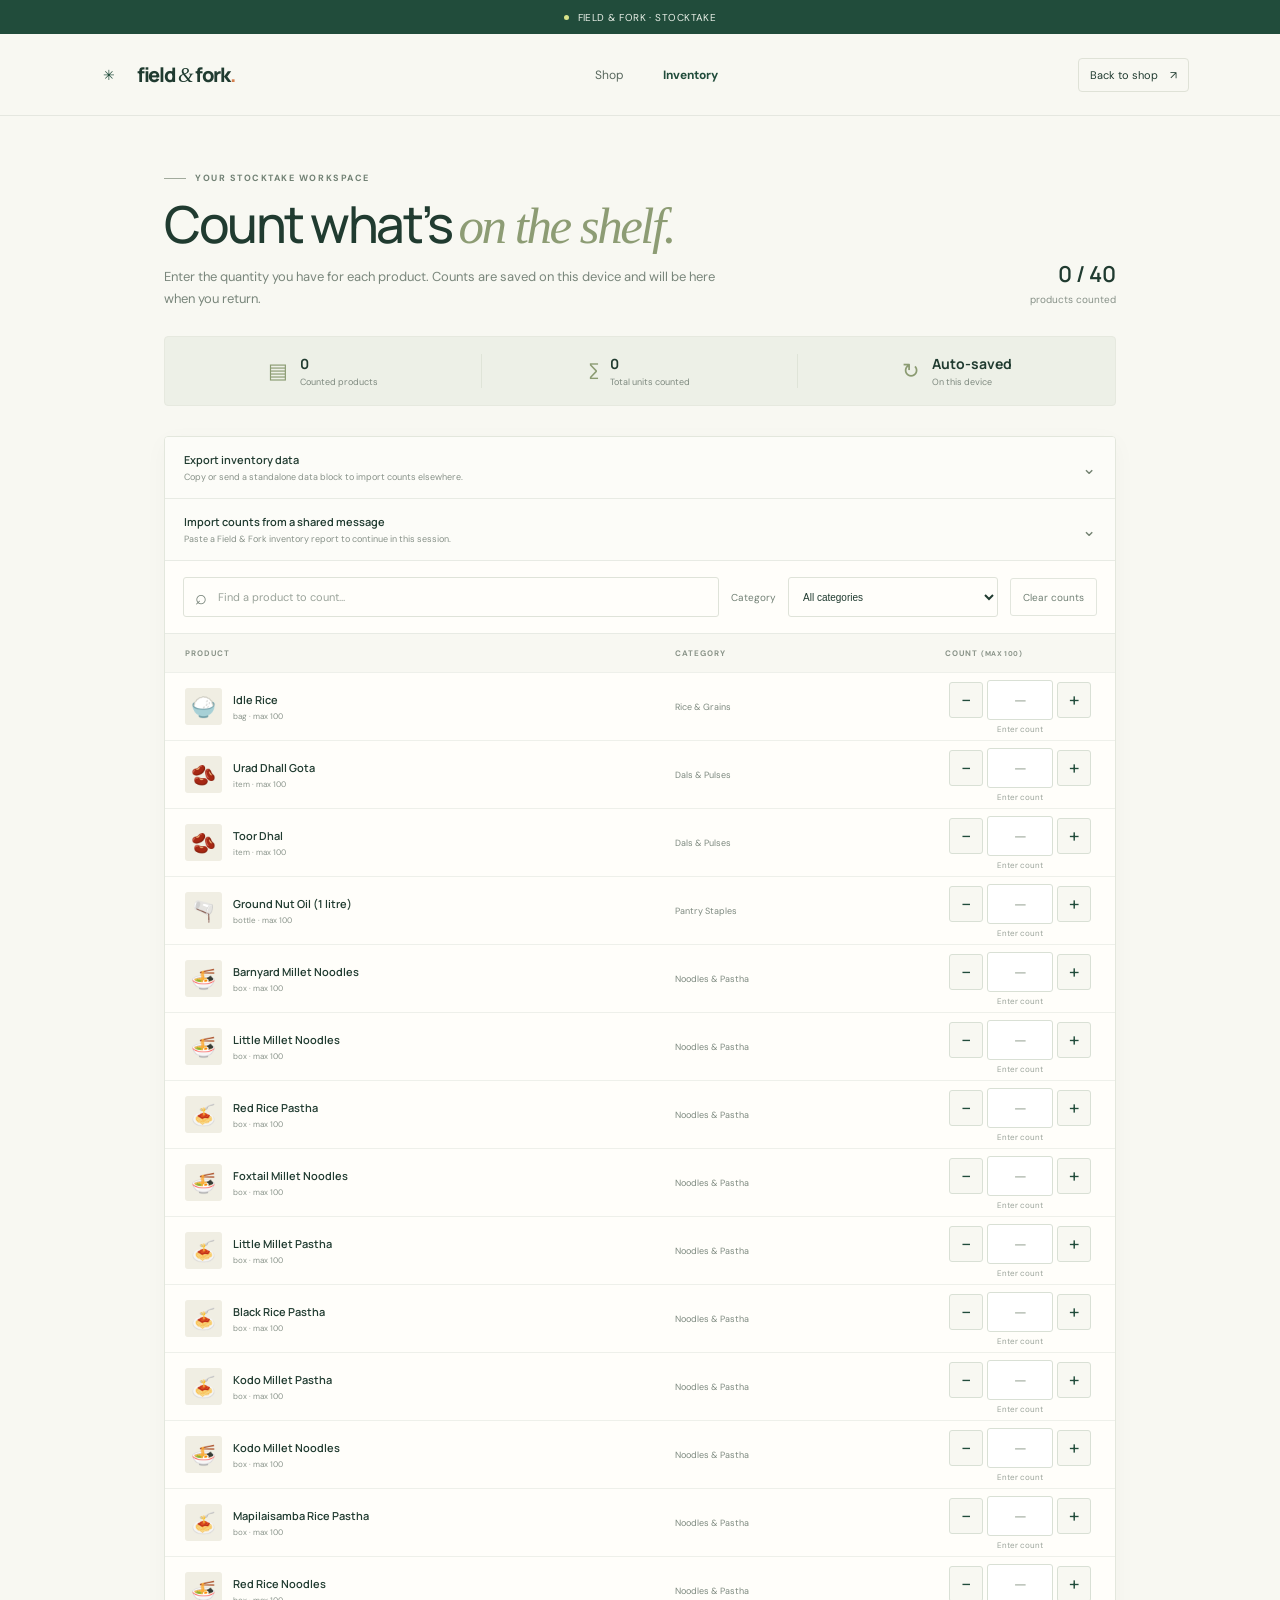
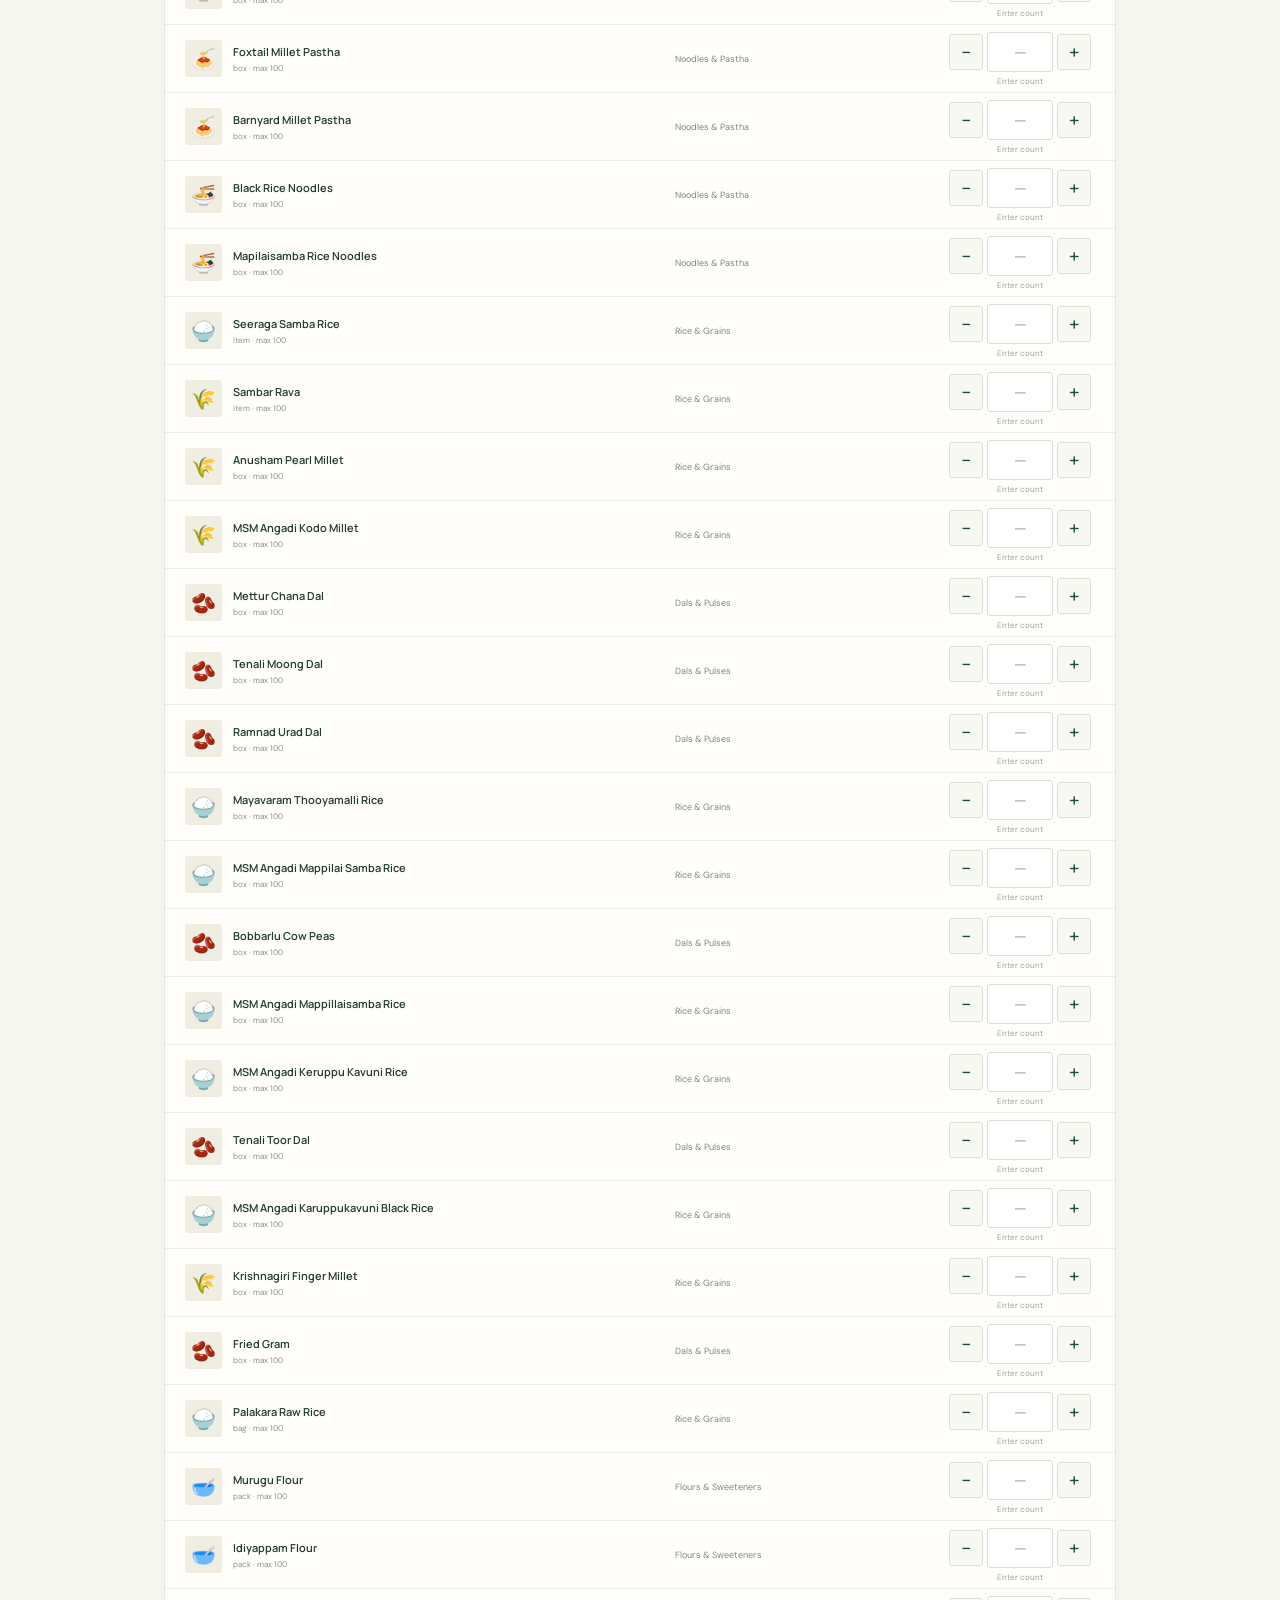
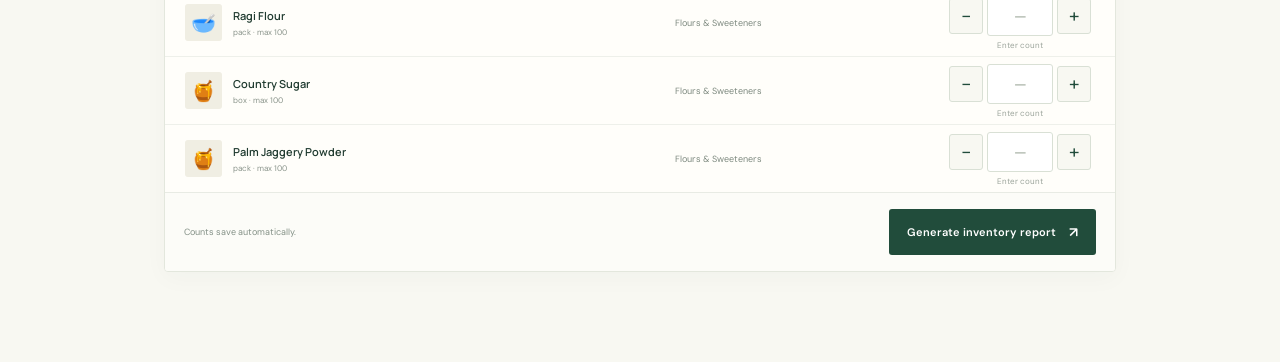
==== commit 089f2001: "feat: add export functionality for inventory data and enhance import process" ====
--- a/inventory.html
+++ b/inventory.html
@@ -33,12 +33,20 @@
       </section>
 
       <section class="inventory-tool" aria-label="Inventory count form">
+        <details class="import-panel export-panel" id="export-panel">
+          <summary><span><strong>Export inventory data</strong><small>Copy or send a standalone data block to import counts elsewhere.</small></span><span class="import-chevron" aria-hidden="true">⌄</span></summary>
+          <div class="import-panel-content">
+            <p class="transfer-explainer">This data transfer is separate from the readable inventory report. It includes the product counts and can be pasted into another copy of this page.</p>
+            <div class="data-export-actions"><button class="button button-dark" id="copy-export-data" type="button">Copy export data <span>▣</span></button><a class="button button-whatsapp" id="share-export-data" href="#" target="_blank" rel="noopener noreferrer"><span class="whatsapp-icon">◉</span> Send data on WhatsApp <span>↗</span></a></div>
+            <p class="export-status" id="export-status" aria-live="polite"></p>
+          </div>
+        </details>
         <details class="import-panel" id="import-panel">
           <summary><span><strong>Import counts from a shared message</strong><small>Paste a Field &amp; Fork inventory report to continue in this session.</small></span><span class="import-chevron" aria-hidden="true">⌄</span></summary>
           <div class="import-panel-content">
             <label class="visually-hidden" for="import-message">Paste the complete inventory message</label>
             <textarea id="import-message" rows="5" placeholder="Paste the full inventory message here…" spellcheck="false"></textarea>
-            <div class="import-panel-footer"><p>Import replaces counts currently saved on this device. Only reports with the built-in inventory data block can be imported.</p><button class="button button-dark" id="import-report" type="button">Import counts <span>↙</span></button></div>
+            <div class="import-panel-footer"><p>Paste an exported data block. Import replaces counts currently saved on this device.</p><button class="button button-dark" id="import-report" type="button">Import counts <span>↙</span></button></div>
             <p class="import-status" id="import-status" aria-live="polite"></p>
           </div>
         </details>
@@ -52,7 +60,7 @@
       <section class="inventory-report" id="report-section" hidden aria-labelledby="report-title">
         <div class="report-heading"><div><div class="eyebrow"><span class="eyebrow-line"></span> READY TO SHARE</div><h2 id="report-title">Inventory report</h2><p id="report-meta"></p></div><span class="report-saved-badge">Saved in this session</span></div>
         <pre class="report-preview" id="report-preview"></pre>
-        <div class="report-actions"><button class="button button-dark" id="copy-report" type="button">Copy report + data <span>▣</span></button><a class="button button-whatsapp" id="share-report" href="#" target="_blank" rel="noopener noreferrer"><span class="whatsapp-icon">◉</span> Send on WhatsApp <span>↗</span></a></div>
+        <div class="report-actions"><button class="button button-dark" id="copy-report" type="button">Copy report <span>▣</span></button><a class="button button-whatsapp" id="share-report" href="#" target="_blank" rel="noopener noreferrer"><span class="whatsapp-icon">◉</span> Send report on WhatsApp <span>↗</span></a></div>
         <p class="report-status" id="report-status" aria-live="polite"></p>
       </section>
     </main>
